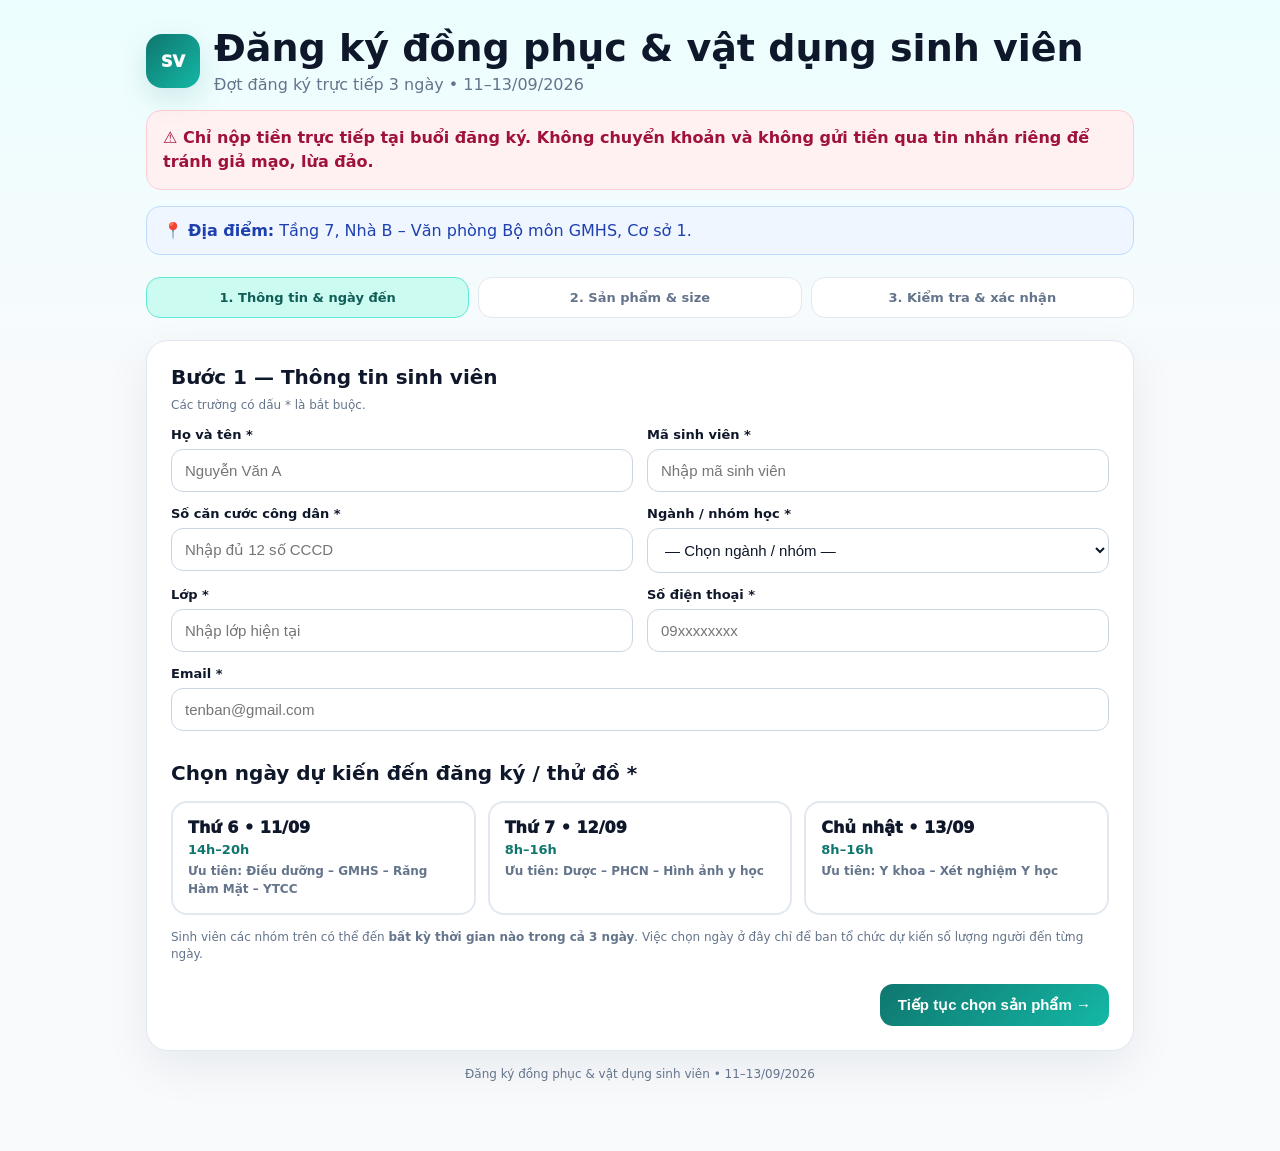
==== dang-ky-3-ngay.html @ 01b8075e "Add three-day onsite uniform registration form" ====
<!DOCTYPE html>
<html lang="vi">
<head>
<meta charset="utf-8">
<meta name="viewport" content="width=device-width, initial-scale=1">
<title>Đăng ký đồng phục & vật dụng sinh viên — 11–13/09</title>
<link rel="stylesheet" href="styles.css">
<style>
.schedule-grid{display:grid;grid-template-columns:repeat(3,1fr);gap:12px;margin:14px 0 4px}.day-card{position:relative;border:2px solid var(--line);border-radius:16px;padding:15px;background:#fff;cursor:pointer}.day-card input{position:absolute;opacity:0;pointer-events:none}.day-card:has(input:checked){border-color:var(--p2);background:#f0fdfa;box-shadow:0 0 0 3px #99f6e433}.day-title{font-weight:950;font-size:16px}.day-time{font-weight:900;color:var(--p);margin:5px 0}.day-groups{font-size:12px;line-height:1.5;color:var(--muted)}.onsite{margin:16px 0;padding:15px 16px;border-radius:15px;background:#fff1f2;border:1px solid #fecdd3;color:#9f1239;font-weight:750;line-height:1.5}.place{margin:14px 0;padding:14px 16px;border-radius:14px;background:#eff6ff;border:1px solid #bfdbfe;color:#1e40af}.stock{display:inline-block;margin-top:7px;padding:5px 9px;border-radius:999px;background:#fff7ed;color:#c2410c;font-size:11px;font-weight:950}.review-date{padding:14px;border-radius:14px;background:#f0fdfa;border:1px solid #99f6e4;margin-bottom:12px}.pay-at-site{padding:16px;border-radius:16px;background:#fff7ed;border:1px solid #fed7aa;margin-top:14px}.pay-at-site .big{color:#c2410c}.choice-note{font-size:12px;color:var(--muted);margin-top:7px;line-height:1.45}@media(max-width:820px){.schedule-grid{grid-template-columns:1fr}}
</style>
</head>
<body>
<div class="wrap">
  <div class="top">
    <div class="logo">SV</div>
    <div>
      <h1>Đăng ký đồng phục & vật dụng sinh viên</h1>
      <div class="sub">Đợt đăng ký trực tiếp 3 ngày • 11–13/09/2026</div>
    </div>
  </div>

  <div class="onsite">⚠️ <strong>Chỉ nộp tiền trực tiếp tại buổi đăng ký.</strong> Không chuyển khoản và không gửi tiền qua tin nhắn riêng để tránh giả mạo, lừa đảo.</div>
  <div class="place">📍 <strong>Địa điểm:</strong> Tầng 7, Nhà B – Văn phòng Bộ môn GMHS, Cơ sở 1.</div>

  <div class="steps">
    <div class="step active" id="s1">1. Thông tin & ngày đến</div>
    <div class="step" id="s2">2. Sản phẩm & size</div>
    <div class="step" id="s3">3. Kiểm tra & xác nhận</div>
  </div>

  <section class="card" id="step1">
    <h2 class="section-title">Bước 1 — Thông tin sinh viên</h2>
    <div class="required-note">Các trường có dấu * là bắt buộc.</div>
    <div class="grid">
      <div><label>Họ và tên *</label><input id="name" autocomplete="name" placeholder="Nguyễn Văn A"></div>
      <div><label>Mã sinh viên *</label><input id="studentId" placeholder="Nhập mã sinh viên"></div>
      <div><label>Số căn cước công dân *</label><input id="cccd" inputmode="numeric" maxlength="12" placeholder="Nhập đủ 12 số CCCD"></div>
      <div><label>Ngành / nhóm học *</label><select id="major"><option value="">— Chọn ngành / nhóm —</option><option>Điều dưỡng</option><option>GMHS</option><option>Răng Hàm Mặt</option><option>YTCC</option><option>Dược</option><option>PHCN</option><option>Hình ảnh y học</option><option>Y khoa</option><option>Xét nghiệm Y học</option></select></div>
      <div><label>Lớp *</label><input id="className" placeholder="Nhập lớp hiện tại"></div>
      <div><label>Số điện thoại *</label><input id="phone" inputmode="tel" autocomplete="tel" placeholder="09xxxxxxxx"></div>
      <div class="full"><label>Email *</label><input id="email" type="email" autocomplete="email" placeholder="tenban@gmail.com"></div>
    </div>

    <h2 class="section-title products-title">Chọn ngày dự kiến đến đăng ký / thử đồ *</h2>
    <div class="schedule-grid">
      <label class="day-card"><input type="radio" name="visitDay" value="11/09/2026|14h–20h|Điều dưỡng – GMHS – Răng Hàm Mặt – YTCC"><div class="day-title">Thứ 6 • 11/09</div><div class="day-time">14h–20h</div><div class="day-groups">Ưu tiên: Điều dưỡng – GMHS – Răng Hàm Mặt – YTCC</div></label>
      <label class="day-card"><input type="radio" name="visitDay" value="12/09/2026|8h–16h|Dược – PHCN – Hình ảnh y học"><div class="day-title">Thứ 7 • 12/09</div><div class="day-time">8h–16h</div><div class="day-groups">Ưu tiên: Dược – PHCN – Hình ảnh y học</div></label>
      <label class="day-card"><input type="radio" name="visitDay" value="13/09/2026|8h–16h|Y khoa – Xét nghiệm Y học"><div class="day-title">Chủ nhật • 13/09</div><div class="day-time">8h–16h</div><div class="day-groups">Ưu tiên: Y khoa – Xét nghiệm Y học</div></label>
    </div>
    <div class="choice-note">Sinh viên các nhóm trên có thể đến <strong>bất kỳ thời gian nào trong cả 3 ngày</strong>. Việc chọn ngày ở đây chỉ để ban tổ chức dự kiến số lượng người đến từng ngày.</div>
    <div class="actions"><button class="primary" onclick="go2()">Tiếp tục chọn sản phẩm →</button></div>
  </section>

  <section class="card hidden" id="step2">
    <h2 class="section-title">Bước 2 — Chọn đồng phục & vật dụng</h2>

    <div class="product"><div class="prow"><div class="pname"><strong>Blouse (áo + quần + mũ)</strong><div class="price">375.000đ / bộ</div><div class="info" style="margin-top:10px"><strong>Thử size trực tiếp.</strong> Sau khi mặc thử vừa, chọn đúng size đã thử để thống kê.</div></div><div><label>Số lượng</label><select id="q_blouse" class="qty"><option>0</option><option>1</option><option>2</option><option>3</option><option>4</option><option>5</option></select></div><div><label>Loại</label><select id="type_blouse"><option>Nam</option><option>Nữ</option></select></div><div><label>Size đã thử</label><select id="sz_blouse"><option value="">— Chọn size —</option><option>S</option><option>M</option><option>L</option><option>XL</option><option>XXL</option></select></div></div></div>

    <div class="product"><div class="prow"><div class="pname"><strong>Áo Đoàn</strong><div class="price">75.000đ / cái</div><div class="info" style="margin-top:10px"><strong>Thử size trực tiếp.</strong> Sau khi mặc thử vừa, chọn đúng size đã thử.</div></div><div><label>Số lượng</label><select id="q_union" class="qty"><option>0</option><option>1</option><option>2</option><option>3</option><option>4</option><option>5</option></select></div><div style="grid-column:span 2"><label>Size đã thử</label><select id="sz_union"><option value="">— Chọn size —</option><option>S</option><option>M</option><option>L</option><option>XL</option><option>XXL</option></select></div></div></div>

    <div class="product"><div class="prow"><div class="pname"><strong>Đồ thể dục</strong><div class="price">170.000đ / bộ</div><div class="hint">Chọn size theo bảng chiều cao – cân nặng.</div></div><div><label>Số lượng</label><select id="q_sport" class="qty"><option>0</option><option>1</option><option>2</option><option>3</option><option>4</option><option>5</option></select></div><div style="grid-column:span 2"><label>Size</label><select id="sz_sport"><option value="">— Chọn size —</option><option>S</option><option>M</option><option>L</option><option>XL</option><option>XXL</option></select></div></div><details class="guide"><summary>Xem bảng size đồ thể dục</summary><div class="guidebox"><table><tr><th>Size</th><th>Chiều cao</th><th>Cân nặng</th></tr><tr><td>S</td><td>1m40–1m49</td><td>35–44kg</td></tr><tr><td>M</td><td>1m50–1m58</td><td>45–55kg</td></tr><tr><td>L</td><td>1m59–1m69</td><td>56–66kg</td></tr><tr><td>XL</td><td>1m70–1m80</td><td>67–77kg</td></tr><tr><td>XXL</td><td>1m81–1m90</td><td>78–95kg</td></tr></table></div></details></div>

    <div class="product"><div class="prow"><div class="pname"><strong>Balo trường</strong><div class="price">180.000đ / cái</div><span class="stock">⚠ Chỉ có 250 cái toàn đợt</span><div class="hint">Số lượng thực tế được xác nhận theo tình trạng còn hàng tại thời điểm đăng ký trực tiếp.</div></div><div><label>Số lượng</label><select id="q_bag" class="qty"><option>0</option><option>1</option><option>2</option><option>3</option><option>4</option><option>5</option></select></div><div style="grid-column:span 2"><label>Loại</label><input value="Balo trường" disabled></div></div></div>

    <div class="product"><div class="prow"><div class="pname"><strong>Dây đeo thẻ có logo trường</strong><div class="price">22.000đ / cái</div></div><div><label>Số lượng</label><select id="q_lanyard" class="qty"><option>0</option><option>1</option><option>2</option><option>3</option><option>4</option><option>5</option></select></div><div style="grid-column:span 2"><label>Loại</label><input value="Có logo trường" disabled></div></div></div>

    <div class="totalbar"><div><div class="mini">TẠM TÍNH — NỘP TRỰC TIẾP</div><div class="num" id="liveTotal">0đ</div></div><div class="mini" id="liveNote">Chưa chọn sản phẩm</div></div>
    <div class="actions"><button class="secondary" onclick="back1()">← Quay lại</button><button class="primary" onclick="go3()">Kiểm tra đăng ký →</button></div>
  </section>

  <section class="card hidden" id="step3">
    <h2 class="section-title">Bước 3 — Kiểm tra & xác nhận</h2>
    <div id="review"></div>
    <div class="pay-at-site"><div class="mini">SỐ TIỀN DỰ KIẾN CẦN NỘP TRỰC TIẾP</div><div class="big" id="finalTotal">0đ</div><div class="warning"><strong>Không chuyển khoản.</strong> Chỉ nộp tiền trực tiếp tại Tầng 7, Nhà B – Văn phòng Bộ môn GMHS, Cơ sở 1 trong thời gian đăng ký.</div></div>
    <div class="confirmline"><label><input type="checkbox" id="confirm"><span>Tôi xác nhận thông tin, ngày dự kiến đến, sản phẩm, số lượng và size đã chọn là chính xác.</span></label></div>
    <div class="actions"><button class="secondary" onclick="back2()">← Chỉnh sửa sản phẩm</button><button class="primary" onclick="finish()">Xác nhận đăng ký</button></div>
  </section>

  <section class="card hidden" id="done"><div class="success"><div class="check">✓</div><h2>Đã tổng hợp đăng ký</h2><div class="sub" id="doneText"></div><div class="warning" style="max-width:720px;margin:18px auto;text-align:left"><strong>Nhắc lại:</strong> không chuyển khoản hoặc gửi tiền qua tin nhắn riêng. Vui lòng nộp tiền trực tiếp tại buổi đăng ký.</div><div class="actions" style="justify-content:center"><button class="secondary" onclick="location.reload()">Tạo đăng ký mới</button></div></div></section>

  <div class="footer-note">Đăng ký đồng phục & vật dụng sinh viên • 11–13/09/2026</div>
</div>
<script src="dang-ky-3-ngay.js"></script>
</body>
</html>
---- styles.css ----
:root{--p:#0f766e;--p2:#14b8a6;--ink:#0f172a;--muted:#64748b;--line:#e2e8f0;--soft:#f8fafc;--ok:#f0fdfa;--okline:#99f6e4;--warn:#fff7ed;--warnink:#9a3412;--info:#eff6ff;--infoink:#1d4ed8}*{box-sizing:border-box}body{margin:0;background:linear-gradient(180deg,#ecfeff 0,#f8fafc 380px);font-family:Inter,system-ui,-apple-system,Segoe UI,Roboto,Arial,sans-serif;color:var(--ink)}.wrap{max-width:1020px;margin:28px auto 70px;padding:0 16px}.top{display:flex;gap:14px;align-items:center}.logo{width:54px;height:54px;border-radius:16px;background:linear-gradient(135deg,var(--p),var(--p2));color:white;display:grid;place-items:center;font-weight:950;box-shadow:0 10px 28px #0f766e26}.top h1{font-size:clamp(24px,4vw,38px);line-height:1.08;margin:0}.sub{color:var(--muted);margin-top:6px}.steps{display:grid;grid-template-columns:repeat(3,1fr);gap:9px;margin:22px 0}.step{padding:12px;border:1px solid var(--line);border-radius:14px;background:white;text-align:center;font-size:13px;font-weight:850;color:var(--muted)}.step.active{background:#ccfbf1;border-color:#5eead4;color:#115e59}.step.done{background:var(--ok);color:var(--p)}.card{background:white;border:1px solid var(--line);border-radius:22px;padding:24px;box-shadow:0 16px 46px rgba(15,23,42,.07)}.section-title{font-size:20px;margin:0 0 16px}.grid{display:grid;grid-template-columns:1fr 1fr;gap:14px}.full{grid-column:1/-1}label{display:block;font-size:13px;font-weight:800;margin-bottom:7px}input,select{width:100%;padding:12px 13px;border:1px solid #cbd5e1;border-radius:12px;background:white;color:var(--ink);font-size:15px}input:focus,select:focus{outline:none;border-color:#2dd4bf;box-shadow:0 0 0 3px #99f6e433}input:disabled,select:disabled{background:#f1f5f9;color:#94a3b8}.products-title{margin-top:30px}.product{border:1px solid var(--line);border-radius:18px;padding:16px;margin-top:12px;background:#fcfcfd}.prow{display:grid;grid-template-columns:1.4fr .6fr .75fr .75fr;gap:10px;align-items:end}.pname strong{display:block;font-size:16px}.price{font-size:14px;color:var(--p);font-weight:950;margin-top:5px}.hint{font-size:12px;color:var(--muted);margin-top:5px;line-height:1.45}.tag{display:inline-block;margin-top:7px;padding:4px 8px;border-radius:999px;background:#ecfdf5;color:#047857;font-size:11px;font-weight:850}.guide{margin-top:13px}.guide summary{cursor:pointer;font-weight:850;color:var(--p)}.guidebox{margin-top:10px;border:1px solid var(--line);border-radius:14px;overflow:auto}.guidebox table{width:100%;border-collapse:collapse;min-width:430px;font-size:13px}.guidebox th,.guidebox td{padding:9px 10px;border-bottom:1px solid var(--line);text-align:left}.guidebox th{background:#f1f5f9}.guidebox tr:last-child td{border-bottom:0}.split{display:grid;grid-template-columns:1fr 1fr;gap:12px;margin-top:10px}.gtitle{font-weight:950}.mini{font-size:12px;color:var(--muted);line-height:1.45}.totalbar{margin-top:18px;padding:17px;border-radius:16px;background:var(--ok);border:1px solid var(--okline);display:flex;align-items:center;justify-content:space-between;gap:12px}.num{font-size:28px;font-weight:950;color:var(--p)}.actions{display:flex;justify-content:flex-end;gap:10px;margin-top:20px}button{border:0;border-radius:13px;padding:12px 18px;font-size:15px;font-weight:850;cursor:pointer}.primary{background:linear-gradient(135deg,var(--p),var(--p2));color:white}.secondary{background:#f1f5f9;color:#334155}.summary{display:grid;grid-template-columns:1fr 370px;gap:22px;align-items:start}.review{border:1px solid var(--line);border-radius:15px;padding:14px;background:#fff}.line{display:flex;justify-content:space-between;gap:14px;padding:10px 0;border-bottom:1px dashed var(--line)}.line:last-child{border-bottom:0}.totalbox{margin-top:14px;padding:17px;border-radius:16px;background:var(--ok);border:1px solid var(--okline)}.big{font-size:36px;font-weight:950;color:var(--p)}.qrbox{border:1px solid var(--line);border-radius:18px;padding:18px;text-align:center;background:white}.qrbox img{width:100%;max-width:320px;border-radius:12px}.bank{margin-top:12px;text-align:left;background:var(--soft);border-radius:13px;padding:12px}.bankrow{display:flex;justify-content:space-between;gap:10px;padding:6px 0;align-items:center}.copy{padding:6px 9px;border-radius:9px;font-size:12px;background:#e2e8f0;color:var(--ink)}.info{margin-top:12px;padding:12px 14px;border-radius:12px;background:var(--info);color:var(--infoink);font-size:13px;line-height:1.5}.warning{margin-top:12px;padding:12px 14px;border-radius:12px;background:var(--warn);color:var(--warnink);font-size:13px;line-height:1.5}.upload{border:2px dashed #94a3b8;border-radius:18px;padding:24px;text-align:center;background:var(--soft)}.preview{display:none;max-width:340px;max-height:380px;border-radius:14px;margin-top:14px}.confirmline{margin-top:18px;padding:13px;border-radius:13px;background:#f8fafc}.confirmline label{margin:0;display:flex;gap:9px;align-items:flex-start}.confirmline input{width:auto;margin-top:2px}.check{width:72px;height:72px;border-radius:50%;margin:0 auto 15px;background:#dcfce7;color:#15803d;display:grid;place-items:center;font-size:38px;font-weight:950}.success{text-align:center}.emailmock{margin:18px auto 0;max-width:700px;text-align:left;border:1px solid var(--line);border-radius:16px;padding:18px}.hidden{display:none!important}.required-note{font-size:12px;color:var(--muted);margin-top:-7px;margin-bottom:15px}.privacy{font-size:12px;color:var(--muted);margin-top:10px}.badge{display:inline-block;padding:4px 8px;background:#f1f5f9;border-radius:999px;font-size:11px;font-weight:850;color:#475569}.order-code{font-family:ui-monospace,SFMono-Regular,Menlo,monospace}.footer-note{text-align:center;color:var(--muted);font-size:12px;margin-top:16px}@media(max-width:820px){.grid,.summary,.split{grid-template-columns:1fr}.prow{grid-template-columns:1fr 1fr}.pname{grid-column:1/-1}.steps{grid-template-columns:1fr}.totalbar{flex-direction:column;align-items:flex-start}.card{padding:18px}.bankrow{align-items:flex-start}.top{align-items:flex-start}.logo{flex:0 0 auto}}
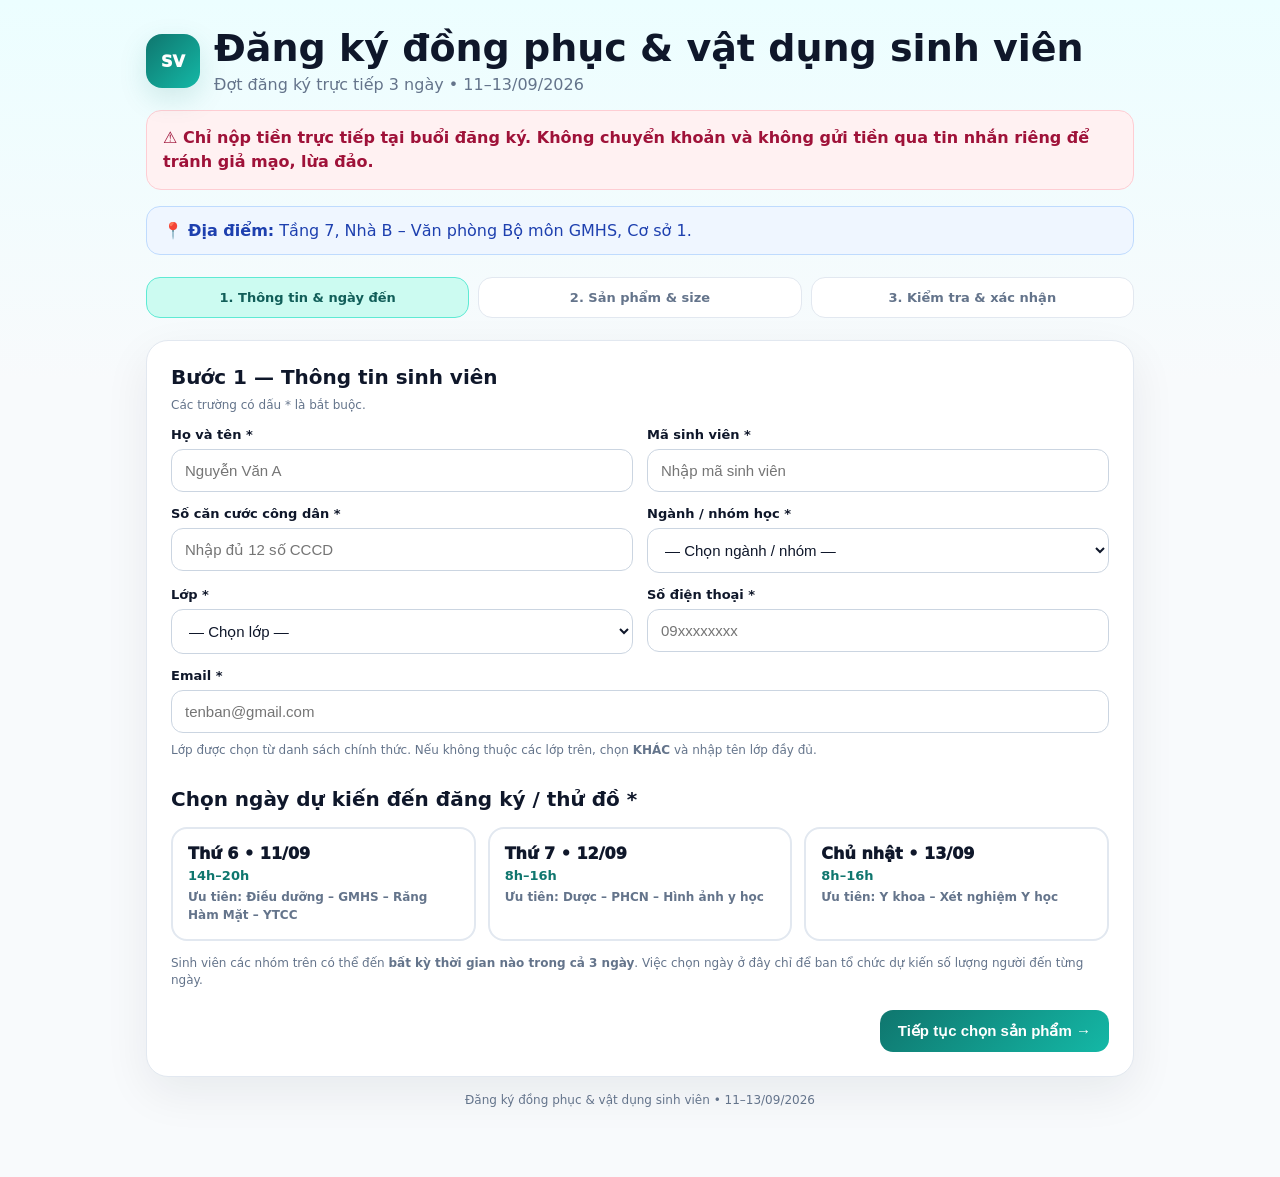
==== commit 7f225529: "Add official class dropdown and other-class field to 3-day form" ====
--- a/dang-ky-3-ngay.html
+++ b/dang-ky-3-ngay.html
@@ -6,7 +6,7 @@
 <title>Đăng ký đồng phục & vật dụng sinh viên — 11–13/09</title>
 <link rel="stylesheet" href="styles.css">
 <style>
-.schedule-grid{display:grid;grid-template-columns:repeat(3,1fr);gap:12px;margin:14px 0 4px}.day-card{position:relative;border:2px solid var(--line);border-radius:16px;padding:15px;background:#fff;cursor:pointer}.day-card input{position:absolute;opacity:0;pointer-events:none}.day-card:has(input:checked){border-color:var(--p2);background:#f0fdfa;box-shadow:0 0 0 3px #99f6e433}.day-title{font-weight:950;font-size:16px}.day-time{font-weight:900;color:var(--p);margin:5px 0}.day-groups{font-size:12px;line-height:1.5;color:var(--muted)}.onsite{margin:16px 0;padding:15px 16px;border-radius:15px;background:#fff1f2;border:1px solid #fecdd3;color:#9f1239;font-weight:750;line-height:1.5}.place{margin:14px 0;padding:14px 16px;border-radius:14px;background:#eff6ff;border:1px solid #bfdbfe;color:#1e40af}.stock{display:inline-block;margin-top:7px;padding:5px 9px;border-radius:999px;background:#fff7ed;color:#c2410c;font-size:11px;font-weight:950}.review-date{padding:14px;border-radius:14px;background:#f0fdfa;border:1px solid #99f6e4;margin-bottom:12px}.pay-at-site{padding:16px;border-radius:16px;background:#fff7ed;border:1px solid #fed7aa;margin-top:14px}.pay-at-site .big{color:#c2410c}.choice-note{font-size:12px;color:var(--muted);margin-top:7px;line-height:1.45}@media(max-width:820px){.schedule-grid{grid-template-columns:1fr}}
+.schedule-grid{display:grid;grid-template-columns:repeat(3,1fr);gap:12px;margin:14px 0 4px}.day-card{position:relative;border:2px solid var(--line);border-radius:16px;padding:15px;background:#fff;cursor:pointer}.day-card input{position:absolute;opacity:0;pointer-events:none}.day-card:has(input:checked){border-color:var(--p2);background:#f0fdfa;box-shadow:0 0 0 3px #99f6e433}.day-title{font-weight:950;font-size:16px}.day-time{font-weight:900;color:var(--p);margin:5px 0}.day-groups{font-size:12px;line-height:1.5;color:var(--muted)}.onsite{margin:16px 0;padding:15px 16px;border-radius:15px;background:#fff1f2;border:1px solid #fecdd3;color:#9f1239;font-weight:750;line-height:1.5}.place{margin:14px 0;padding:14px 16px;border-radius:14px;background:#eff6ff;border:1px solid #bfdbfe;color:#1e40af}.stock{display:inline-block;margin-top:7px;padding:5px 9px;border-radius:999px;background:#fff7ed;color:#c2410c;font-size:11px;font-weight:950}.review-date{padding:14px;border-radius:14px;background:#f0fdfa;border:1px solid #99f6e4;margin-bottom:12px}.pay-at-site{padding:16px;border-radius:16px;background:#fff7ed;border:1px solid #fed7aa;margin-top:14px}.pay-at-site .big{color:#c2410c}.choice-note{font-size:12px;color:var(--muted);margin-top:7px;line-height:1.45}.qr-class-note{margin-top:8px;padding:9px 11px;border-radius:10px;background:#ecfdf5;border:1px solid #a7f3d0;color:#047857;font-size:12px;font-weight:800}.other-class{margin-top:2px}@media(max-width:820px){.schedule-grid{grid-template-columns:1fr}}
 </style>
 </head>
 <body>
@@ -36,10 +36,37 @@
       <div><label>Mã sinh viên *</label><input id="studentId" placeholder="Nhập mã sinh viên"></div>
       <div><label>Số căn cước công dân *</label><input id="cccd" inputmode="numeric" maxlength="12" placeholder="Nhập đủ 12 số CCCD"></div>
       <div><label>Ngành / nhóm học *</label><select id="major"><option value="">— Chọn ngành / nhóm —</option><option>Điều dưỡng</option><option>GMHS</option><option>Răng Hàm Mặt</option><option>YTCC</option><option>Dược</option><option>PHCN</option><option>Hình ảnh y học</option><option>Y khoa</option><option>Xét nghiệm Y học</option></select></div>
-      <div><label>Lớp *</label><input id="className" placeholder="Nhập lớp hiện tại"></div>
+      <div>
+        <label>Lớp *</label>
+        <select id="className">
+          <option value="">— Chọn lớp —</option>
+          <option>ĐH ĐD 14A</option>
+          <option>ĐH ĐD 14B</option>
+          <option>ĐH ĐD 14C</option>
+          <option>ĐH ĐD 14D</option>
+          <option>ĐH ĐD 14E</option>
+          <option>ĐH KT XNYH 14A</option>
+          <option>ĐH KT XNYH 14B</option>
+          <option>ĐH KT HAYH 13A</option>
+          <option>ĐH KT HAYH 13B</option>
+          <option>ĐH KT PHCN 13A</option>
+          <option>ĐH KT PHCN 13B</option>
+          <option>ĐH Dược học 14A</option>
+          <option>ĐH Dược học 14B</option>
+          <option>ĐH YK 12A</option>
+          <option>ĐH YK 12B</option>
+          <option>ĐH YK 12C</option>
+          <option>ĐH YK 12D</option>
+          <option>ĐH YTCC 10</option>
+          <option value="KHÁC">KHÁC — Không thuộc các lớp trên</option>
+        </select>
+        <div id="classQrNote" class="qr-class-note hidden"></div>
+      </div>
       <div><label>Số điện thoại *</label><input id="phone" inputmode="tel" autocomplete="tel" placeholder="09xxxxxxxx"></div>
+      <div id="otherClassWrap" class="full other-class hidden"><label>Tên lớp khác *</label><input id="otherClass" placeholder="Nhập đầy đủ tên lớp của bạn"></div>
       <div class="full"><label>Email *</label><input id="email" type="email" autocomplete="email" placeholder="tenban@gmail.com"></div>
     </div>
+    <div class="privacy">Lớp được chọn từ danh sách chính thức. Nếu không thuộc các lớp trên, chọn <strong>KHÁC</strong> và nhập tên lớp đầy đủ.</div>
 
     <h2 class="section-title products-title">Chọn ngày dự kiến đến đăng ký / thử đồ *</h2>
     <div class="schedule-grid">
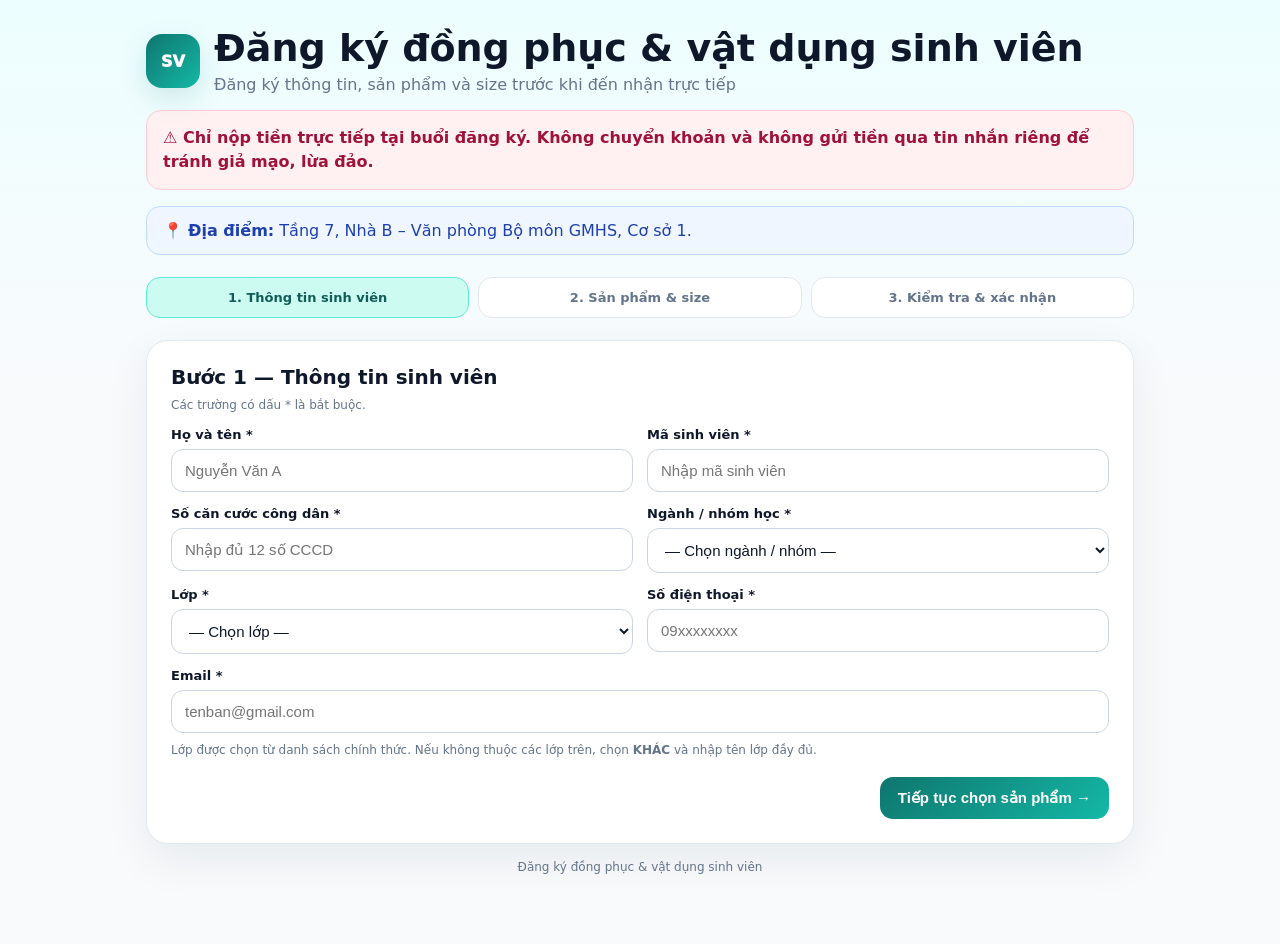
==== commit 018bab4e: "Remove 3-day schedule from uniform registration form" ====
--- a/dang-ky-3-ngay.html
+++ b/dang-ky-3-ngay.html
@@ -3,10 +3,10 @@
 <head>
 <meta charset="utf-8">
 <meta name="viewport" content="width=device-width, initial-scale=1">
-<title>Đăng ký đồng phục & vật dụng sinh viên — 11–13/09</title>
+<title>Đăng ký đồng phục & vật dụng sinh viên</title>
 <link rel="stylesheet" href="styles.css">
 <style>
-.schedule-grid{display:grid;grid-template-columns:repeat(3,1fr);gap:12px;margin:14px 0 4px}.day-card{position:relative;border:2px solid var(--line);border-radius:16px;padding:15px;background:#fff;cursor:pointer}.day-card input{position:absolute;opacity:0;pointer-events:none}.day-card:has(input:checked){border-color:var(--p2);background:#f0fdfa;box-shadow:0 0 0 3px #99f6e433}.day-title{font-weight:950;font-size:16px}.day-time{font-weight:900;color:var(--p);margin:5px 0}.day-groups{font-size:12px;line-height:1.5;color:var(--muted)}.onsite{margin:16px 0;padding:15px 16px;border-radius:15px;background:#fff1f2;border:1px solid #fecdd3;color:#9f1239;font-weight:750;line-height:1.5}.place{margin:14px 0;padding:14px 16px;border-radius:14px;background:#eff6ff;border:1px solid #bfdbfe;color:#1e40af}.stock{display:inline-block;margin-top:7px;padding:5px 9px;border-radius:999px;background:#fff7ed;color:#c2410c;font-size:11px;font-weight:950}.review-date{padding:14px;border-radius:14px;background:#f0fdfa;border:1px solid #99f6e4;margin-bottom:12px}.pay-at-site{padding:16px;border-radius:16px;background:#fff7ed;border:1px solid #fed7aa;margin-top:14px}.pay-at-site .big{color:#c2410c}.choice-note{font-size:12px;color:var(--muted);margin-top:7px;line-height:1.45}.qr-class-note{margin-top:8px;padding:9px 11px;border-radius:10px;background:#ecfdf5;border:1px solid #a7f3d0;color:#047857;font-size:12px;font-weight:800}.other-class{margin-top:2px}@media(max-width:820px){.schedule-grid{grid-template-columns:1fr}}
+.onsite{margin:16px 0;padding:15px 16px;border-radius:15px;background:#fff1f2;border:1px solid #fecdd3;color:#9f1239;font-weight:750;line-height:1.5}.place{margin:14px 0;padding:14px 16px;border-radius:14px;background:#eff6ff;border:1px solid #bfdbfe;color:#1e40af}.stock{display:inline-block;margin-top:7px;padding:5px 9px;border-radius:999px;background:#fff7ed;color:#c2410c;font-size:11px;font-weight:950}.pay-at-site{padding:16px;border-radius:16px;background:#fff7ed;border:1px solid #fed7aa;margin-top:14px}.pay-at-site .big{color:#c2410c}.qr-class-note{margin-top:8px;padding:9px 11px;border-radius:10px;background:#ecfdf5;border:1px solid #a7f3d0;color:#047857;font-size:12px;font-weight:800}.other-class{margin-top:2px}
 </style>
 </head>
 <body>
@@ -15,7 +15,7 @@
     <div class="logo">SV</div>
     <div>
       <h1>Đăng ký đồng phục & vật dụng sinh viên</h1>
-      <div class="sub">Đợt đăng ký trực tiếp 3 ngày • 11–13/09/2026</div>
+      <div class="sub">Đăng ký thông tin, sản phẩm và size trước khi đến nhận trực tiếp</div>
     </div>
   </div>
 
@@ -23,7 +23,7 @@
   <div class="place">📍 <strong>Địa điểm:</strong> Tầng 7, Nhà B – Văn phòng Bộ môn GMHS, Cơ sở 1.</div>
 
   <div class="steps">
-    <div class="step active" id="s1">1. Thông tin & ngày đến</div>
+    <div class="step active" id="s1">1. Thông tin sinh viên</div>
     <div class="step" id="s2">2. Sản phẩm & size</div>
     <div class="step" id="s3">3. Kiểm tra & xác nhận</div>
   </div>
@@ -40,23 +40,12 @@
         <label>Lớp *</label>
         <select id="className">
           <option value="">— Chọn lớp —</option>
-          <option>ĐH ĐD 14A</option>
-          <option>ĐH ĐD 14B</option>
-          <option>ĐH ĐD 14C</option>
-          <option>ĐH ĐD 14D</option>
-          <option>ĐH ĐD 14E</option>
-          <option>ĐH KT XNYH 14A</option>
-          <option>ĐH KT XNYH 14B</option>
-          <option>ĐH KT HAYH 13A</option>
-          <option>ĐH KT HAYH 13B</option>
-          <option>ĐH KT PHCN 13A</option>
-          <option>ĐH KT PHCN 13B</option>
-          <option>ĐH Dược học 14A</option>
-          <option>ĐH Dược học 14B</option>
-          <option>ĐH YK 12A</option>
-          <option>ĐH YK 12B</option>
-          <option>ĐH YK 12C</option>
-          <option>ĐH YK 12D</option>
+          <option>ĐH ĐD 14A</option><option>ĐH ĐD 14B</option><option>ĐH ĐD 14C</option><option>ĐH ĐD 14D</option><option>ĐH ĐD 14E</option>
+          <option>ĐH KT XNYH 14A</option><option>ĐH KT XNYH 14B</option>
+          <option>ĐH KT HAYH 13A</option><option>ĐH KT HAYH 13B</option>
+          <option>ĐH KT PHCN 13A</option><option>ĐH KT PHCN 13B</option>
+          <option>ĐH Dược học 14A</option><option>ĐH Dược học 14B</option>
+          <option>ĐH YK 12A</option><option>ĐH YK 12B</option><option>ĐH YK 12C</option><option>ĐH YK 12D</option>
           <option>ĐH YTCC 10</option>
           <option value="KHÁC">KHÁC — Không thuộc các lớp trên</option>
         </select>
@@ -67,14 +56,6 @@
       <div class="full"><label>Email *</label><input id="email" type="email" autocomplete="email" placeholder="tenban@gmail.com"></div>
     </div>
     <div class="privacy">Lớp được chọn từ danh sách chính thức. Nếu không thuộc các lớp trên, chọn <strong>KHÁC</strong> và nhập tên lớp đầy đủ.</div>
-
-    <h2 class="section-title products-title">Chọn ngày dự kiến đến đăng ký / thử đồ *</h2>
-    <div class="schedule-grid">
-      <label class="day-card"><input type="radio" name="visitDay" value="11/09/2026|14h–20h|Điều dưỡng – GMHS – Răng Hàm Mặt – YTCC"><div class="day-title">Thứ 6 • 11/09</div><div class="day-time">14h–20h</div><div class="day-groups">Ưu tiên: Điều dưỡng – GMHS – Răng Hàm Mặt – YTCC</div></label>
-      <label class="day-card"><input type="radio" name="visitDay" value="12/09/2026|8h–16h|Dược – PHCN – Hình ảnh y học"><div class="day-title">Thứ 7 • 12/09</div><div class="day-time">8h–16h</div><div class="day-groups">Ưu tiên: Dược – PHCN – Hình ảnh y học</div></label>
-      <label class="day-card"><input type="radio" name="visitDay" value="13/09/2026|8h–16h|Y khoa – Xét nghiệm Y học"><div class="day-title">Chủ nhật • 13/09</div><div class="day-time">8h–16h</div><div class="day-groups">Ưu tiên: Y khoa – Xét nghiệm Y học</div></label>
-    </div>
-    <div class="choice-note">Sinh viên các nhóm trên có thể đến <strong>bất kỳ thời gian nào trong cả 3 ngày</strong>. Việc chọn ngày ở đây chỉ để ban tổ chức dự kiến số lượng người đến từng ngày.</div>
     <div class="actions"><button class="primary" onclick="go2()">Tiếp tục chọn sản phẩm →</button></div>
   </section>
 
@@ -98,14 +79,14 @@
   <section class="card hidden" id="step3">
     <h2 class="section-title">Bước 3 — Kiểm tra & xác nhận</h2>
     <div id="review"></div>
-    <div class="pay-at-site"><div class="mini">SỐ TIỀN DỰ KIẾN CẦN NỘP TRỰC TIẾP</div><div class="big" id="finalTotal">0đ</div><div class="warning"><strong>Không chuyển khoản.</strong> Chỉ nộp tiền trực tiếp tại Tầng 7, Nhà B – Văn phòng Bộ môn GMHS, Cơ sở 1 trong thời gian đăng ký.</div></div>
-    <div class="confirmline"><label><input type="checkbox" id="confirm"><span>Tôi xác nhận thông tin, ngày dự kiến đến, sản phẩm, số lượng và size đã chọn là chính xác.</span></label></div>
+    <div class="pay-at-site"><div class="mini">SỐ TIỀN DỰ KIẾN CẦN NỘP TRỰC TIẾP</div><div class="big" id="finalTotal">0đ</div><div class="warning"><strong>Không chuyển khoản.</strong> Chỉ nộp tiền trực tiếp tại Tầng 7, Nhà B – Văn phòng Bộ môn GMHS, Cơ sở 1.</div></div>
+    <div class="confirmline"><label><input type="checkbox" id="confirm"><span>Tôi xác nhận thông tin, sản phẩm, số lượng và size đã chọn là chính xác.</span></label></div>
     <div class="actions"><button class="secondary" onclick="back2()">← Chỉnh sửa sản phẩm</button><button class="primary" onclick="finish()">Xác nhận đăng ký</button></div>
   </section>
 
   <section class="card hidden" id="done"><div class="success"><div class="check">✓</div><h2>Đã tổng hợp đăng ký</h2><div class="sub" id="doneText"></div><div class="warning" style="max-width:720px;margin:18px auto;text-align:left"><strong>Nhắc lại:</strong> không chuyển khoản hoặc gửi tiền qua tin nhắn riêng. Vui lòng nộp tiền trực tiếp tại buổi đăng ký.</div><div class="actions" style="justify-content:center"><button class="secondary" onclick="location.reload()">Tạo đăng ký mới</button></div></div></section>
 
-  <div class="footer-note">Đăng ký đồng phục & vật dụng sinh viên • 11–13/09/2026</div>
+  <div class="footer-note">Đăng ký đồng phục & vật dụng sinh viên</div>
 </div>
 <script src="dang-ky-3-ngay.js"></script>
 </body>
